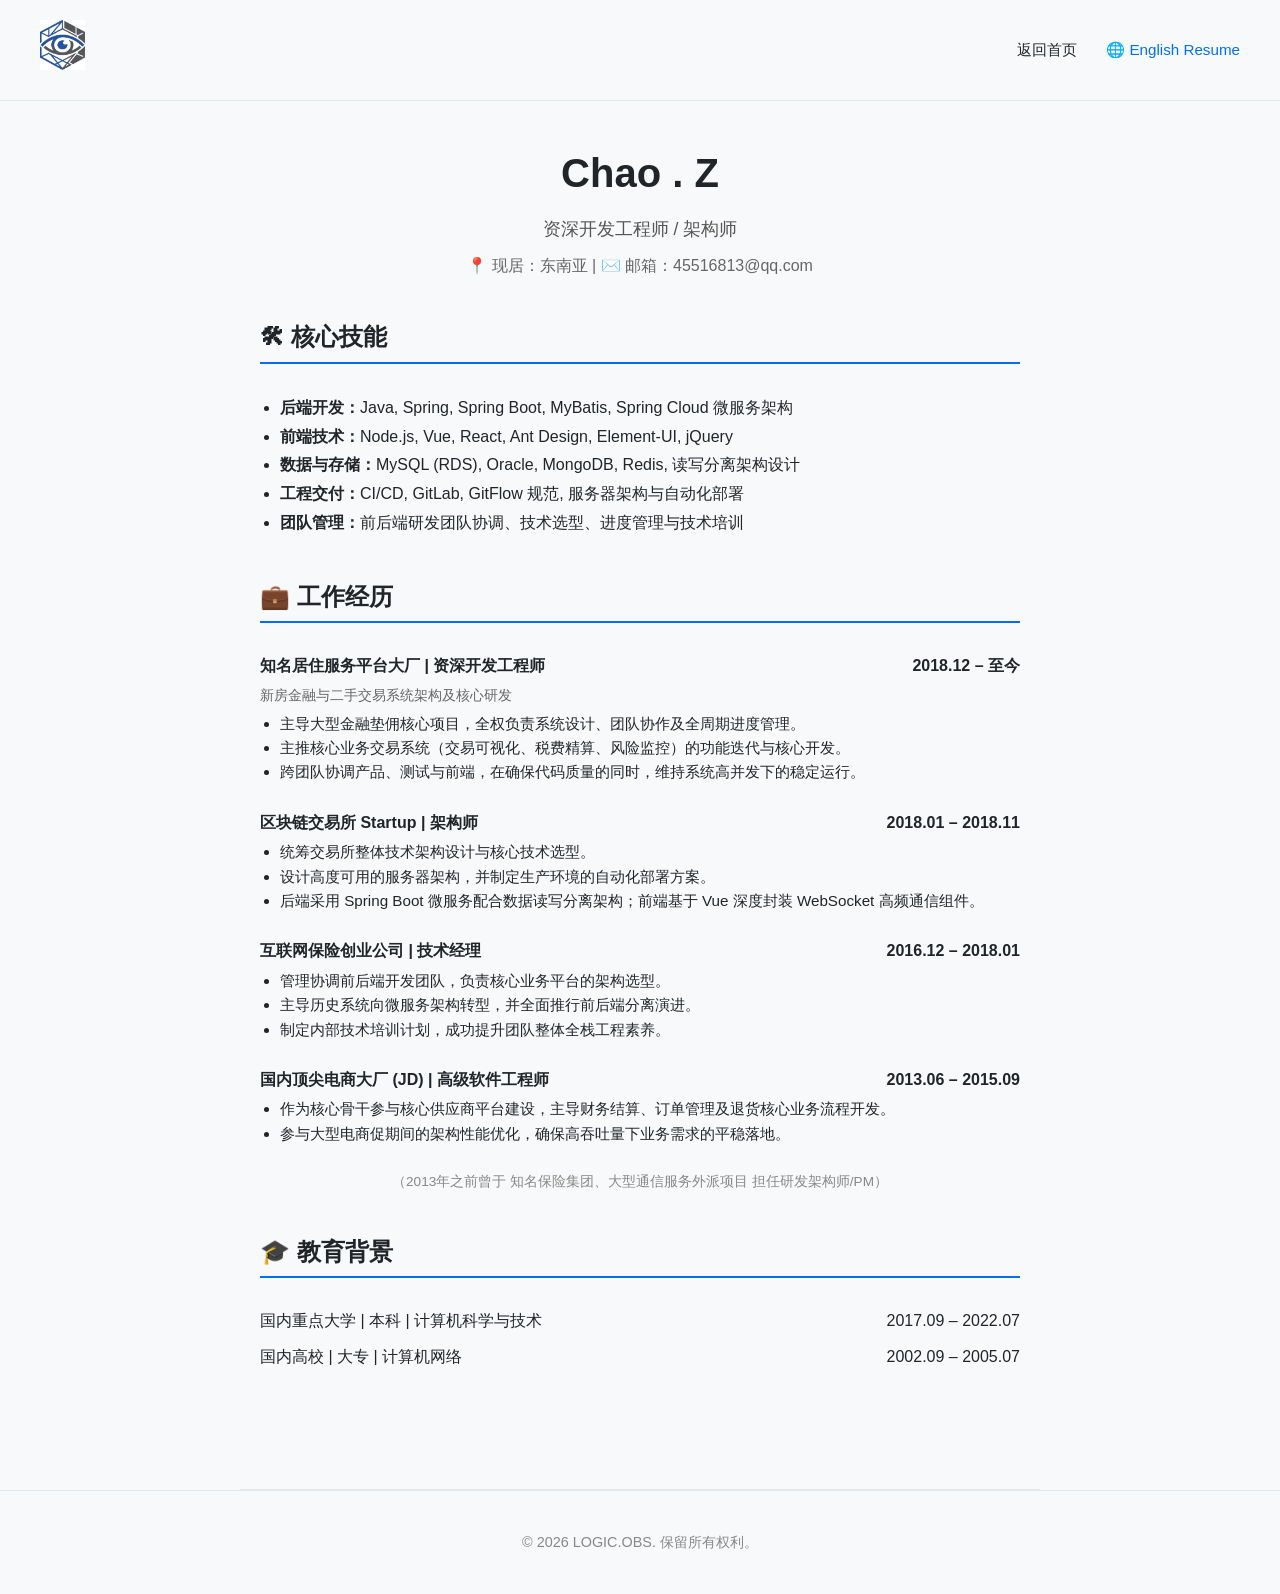
==== resume.html @ 71773ceb "first commit" ====
<!DOCTYPE html>
<html lang="zh-CN">
<head>
    <meta charset="UTF-8">
    <meta name="viewport" content="width=device-width, initial-scale=1.0">
    <title>Chao.Z 的个人简历 | Senior Full-Stack Developer Resume</title>
    <meta name="description" content="资深开发工程师 Chao.Z 的求职履历与技术作品。精通Java微服务架构与Vue/React全栈开发，拥有知名互联网企业研发经验。">
    <link rel="stylesheet" href="./assets/css/style.css">
</head>
<body>

    <!-- 导航栏 -->
    <header class="navbar">
        <div class="logo"><a href="./index.html" style="text-decoration:none; color:inherit;">
            <img src="./assets/images/logo.png" alt="logo" width="45px" height="50px">
        </a></div>
        <nav>
            <a href="./index.html">返回首页</a>
            <a href="./en/resume.html" class="lang-switch">🌐 English Resume</a>
        </nav>
    </header>

    <main class="section" style="max-width: 800px; padding-top: 40px;">
        
        <!-- 简历头部基本信息 -->
        <header class="resume-header" style="text-align: center; margin-bottom: 40px;">
            <h1 style="font-size: 2.5rem; margin-bottom: 10px;">Chao . Z</h1>
            <p style="font-size: 1.1rem; color: #555;">资深开发工程师 / 架构师</p>
            <p style="margin-top: 10px; color: #666;">
                📍 现居：东南亚 | ✉️ 邮箱：45516813@qq.com
            </p>
        </header>

        <!-- 核心技能 -->
        <section class="resume-block" style="margin-bottom: 40px;">
            <h2 style="border-bottom: 2px solid var(--accent-color); padding-bottom: 5px; font-size: 1.5rem;">🛠 核心技能</h2>
            <ul style="padding-left: 20px; margin-top: 15px; line-height: 1.8;">
                <li><strong>后端开发：</strong>Java, Spring, Spring Boot, MyBatis, Spring Cloud 微服务架构</li>
                <li><strong>前端技术：</strong>Node.js, Vue, React, Ant Design, Element-UI, jQuery</li>
                <li><strong>数据与存储：</strong>MySQL (RDS), Oracle, MongoDB, Redis, 读写分离架构设计</li>
                <li><strong>工程交付：</strong>CI/CD, GitLab, GitFlow 规范, 服务器架构与自动化部署</li>
                <li><strong>团队管理：</strong>前后端研发团队协调、技术选型、进度管理与技术培训</li>
            </ul>
        </section>

        <!-- 工作经历 -->
        <section class="resume-block" style="margin-bottom: 40px;">
            <h2 style="border-bottom: 2px solid var(--accent-color); padding-bottom: 5px; font-size: 1.5rem;">💼 工作经历</h2>
            
            <div class="timeline-item" style="margin-top: 20px;">
                <div style="display:flex; justify-content:space-between; font-weight: bold;">
                    <span>知名居住服务平台大厂 | 资深开发工程师</span>
                    <span>2018.12 – 至今</span>
                </div>
                <p style="color: #666; font-size: 0.9rem; margin: 5px 0;">新房金融与二手交易系统架构及核心研发</p>
                <ul style="padding-left: 20px; font-size: 0.95rem;">
                    <li>主导大型金融垫佣核心项目，全权负责系统设计、团队协作及全周期进度管理。</li>
                    <li>主推核心业务交易系统（交易可视化、税费精算、风险监控）的功能迭代与核心开发。</li>
                    <li>跨团队协调产品、测试与前端，在确保代码质量的同时，维持系统高并发下的稳定运行。</li>
                </ul>
            </div>

            <div class="timeline-item" style="margin-top: 25px;">
                <div style="display:flex; justify-content:space-between; font-weight: bold;">
                    <span>区块链交易所 Startup | 架构师</span>
                    <span>2018.01 – 2018.11</span>
                </div>
                <ul style="padding-left: 20px; font-size: 0.95rem; margin-top: 5px;">
                    <li>统筹交易所整体技术架构设计与核心技术选型。</li>
                    <li>设计高度可用的服务器架构，并制定生产环境的自动化部署方案。</li>
                    <li>后端采用 Spring Boot 微服务配合数据读写分离架构；前端基于 Vue 深度封装 WebSocket 高频通信组件。</li>
                </ul>
            </div>

            <div class="timeline-item" style="margin-top: 25px;">
                <div style="display:flex; justify-content:space-between; font-weight: bold;">
                    <span>互联网保险创业公司 | 技术经理</span>
                    <span>2016.12 – 2018.01</span>
                </div>
                <ul style="padding-left: 20px; font-size: 0.95rem; margin-top: 5px;">
                    <li>管理协调前后端开发团队，负责核心业务平台的架构选型。</li>
                    <li>主导历史系统向微服务架构转型，并全面推行前后端分离演进。</li>
                    <li>制定内部技术培训计划，成功提升团队整体全栈工程素养。</li>
                </ul>
            </div>

            <div class="timeline-item" style="margin-top: 25px;">
                <div style="display:flex; justify-content:space-between; font-weight: bold;">
                    <span>国内顶尖电商大厂 (JD) | 高级软件工程师</span>
                    <span>2013.06 – 2015.09</span>
                </div>
                <ul style="padding-left: 20px; font-size: 0.95rem; margin-top: 5px;">
                    <li>作为核心骨干参与核心供应商平台建设，主导财务结算、订单管理及退货核心业务流程开发。</li>
                    <li>参与大型电商促期间的架构性能优化，确保高吞吐量下业务需求的平稳落地。</li>
                </ul>
            </div>

            <p style="text-align: center; color: #888; font-size: 0.85rem; margin-top: 25px;">（2013年之前曾于 知名保险集团、大型通信服务外派项目 担任研发架构师/PM）</p>
        </section>

        <!-- 教育背景 -->
        <section class="resume-block" style="margin-bottom: 40px;">
            <h2 style="border-bottom: 2px solid var(--accent-color); padding-bottom: 5px; font-size: 1.5rem;">🎓 教育背景</h2>
            <div style="display:flex; justify-content:space-between; margin-top: 15px;">
                <span>国内重点大学 | 本科 | 计算机科学与技术</span>
                <span>2017.09 – 2022.07</span>
            </div>
            <div style="display:flex; justify-content:space-between; margin-top: 10px;">
                <span>国内高校 | 大专 | 计算机网络</span>
                <span>2002.09 – 2005.07</span>
            </div>
        </section>

    </main>

    <footer style="text-align: center; padding: 40px; color: #888; border-top: 1px solid var(--border-color);">
        <p>© 2026 LOGIC.OBS. 保留所有权利。</p>
    </footer>

</body>
</html>
---- assets/css/style.css ----
/* ==========================================================================
   1. 全局初始化与变量定义
   ========================================================================== */
:root {
    --bg-color: #f8f9fa;       /* 浅色背景 */
    --text-color: #212529;     /* 主文字颜色 */
    --accent-color: #0070f3;   /* 科技蓝高亮色 */
    --card-bg: #ffffff;        /* 卡片背景 */
    --border-color: #e2e8f0;   /* 边框颜色 */
    --max-width: 1000px;       /* 页面最大宽度 */
}

* {
    box-sizing: border-box;
    margin: 0;
    padding: 0;
}

html {
    scroll-behavior: smooth; /* 锚点平滑滚动 */
    font-family: -apple-system, BlinkMacSystemFont, "Segoe UI", Roboto, Helvetica, Arial, sans-serif;
}

body {
    background-color: var(--bg-color);
    color: var(--text-color);
    line-height: 1.6;
}

/* ==========================================================================
   2. 布局组件
   ========================================================================== */
.section {
    max-width: var(--max-width);
    margin: 0 auto;
    padding: 80px 20px;
    border-bottom: 1px solid var(--border-color);
}

h2 {
    font-size: 2rem;
    margin-bottom: 30px;
    position: relative;
}

/* 导航栏 */
.navbar {
    position: sticky;
    top: 0;
    background-color: rgba(248, 249, 250, 0.8);
    backdrop-filter: blur(10px); /* 现代毛玻璃效果 */
    border-bottom: 1px solid var(--border-color);
    display: flex;
    justify-content: space-between;
    align-items: center;
    padding: 20px 40px;
    z-index: 100;
}

.navbar .logo {
    font-weight: 700;
    font-size: 1.2rem;
    letter-spacing: 1px;
}

.navbar nav a {
    color: var(--text-color);
    text-decoration: none;
    margin-left: 25px;
    font-size: 0.95rem;
    transition: color 0.2s ease;
}

.navbar nav a:hover, .navbar nav a.lang-switch {
    color: var(--accent-color);
    font-weight: 500;
}

/* 首屏 Welcome */
.hero {
    max-width: var(--max-width);
    margin: 0 auto;
    padding: 120px 20px 80px 20px;
    text-align: center;
    border-bottom: 1px solid var(--border-color);
}

.hero h1 {
    font-size: 3rem;
    margin-bottom: 20px;
    font-weight: 800;
}

.hero p {
    font-size: 1.25rem;
    color: #666;
}

/* 关于我 */
.about-container {
    display: flex;
    align-items: center;
    gap: 40px;
}

/* 包裹头像和文字的超链接容器 */
.avatar-link {
    display: flex;
    flex-direction: column;   /* 让头像和文字垂直排列 */
    align-items: center;      /* 居中对齐 */
    text-decoration: none;    /* 去掉超链接默认下划线 */
    gap: 12px;                /* 头像和文字之间的间距 */
    flex-shrink: 0;           /* 防止在大屏幕下被挤压 */
}

/* 头像基础样式 */
.avatar {
    width: 150px;
    height: 150px;
    border-radius: 50%;
    object-fit: cover;
    border: 3px solid var(--border-color);
    cursor: pointer;
    transition: all 0.3s cubic-bezier(0.25, 0.8, 0.25, 1); /* 升级为更优雅的贝塞尔曲线过渡 */
}

/* 常驻提示文字的基础样式 */
.avatar-tip {
    font-size: 0.85rem;       /* 稍微小一点的字号，显得精致不突兀 */
    color: #888888;           /* 默认使用低调的灰色 */
    font-weight: 500;
    transition: all 0.3s ease;
}

/* ==========================================================================
   联动交互效果：无论是鼠标移到头像上，还是移到文字上，都会同时触发整体高亮
   ========================================================================== */
.avatar-link:hover .avatar {
    transform: scale(1.06);          /* 头像平滑放大 */
    border-color: var(--accent-color);/* 边框变蓝 */
    box-shadow: 0 8px 24px rgba(0, 112, 243, 0.15); /* 淡淡的蓝色光晕 */
    filter: brightness(1.03);
}

.avatar-link:hover .avatar-tip {
    color: var(--accent-color);      /* 提示文字无缝变成品牌蓝色，明确提示可点 */
    transform: translateY(2px);      /* 文字轻微下移，产生灵动的微动效 */
}

/* 模拟按压点击反馈 */
.avatar-link:active .avatar {
    transform: scale(0.98);
}
/* 个人作品（网格布局） */
.grid-container {
    display: grid;
    grid-template-columns: repeat(auto-fit, minmax(280px, 1fr));
    gap: 25px;
}

.card {
    background: var(--card-bg);
    border: 1px solid var(--border-color);
    border-radius: 8px;
    padding: 25px;
    transition: transform 0.2s ease, box-shadow 0.2s ease;
}

.card:hover {
    transform: translateY(-5px);
    box-shadow: 0 10px 20px rgba(0,0,0,0.05);
}

.card h3 {
    margin-bottom: 12px;
}

.card p {
    color: #555;
    font-size: 0.95rem;
    margin-bottom: 20px;
}

.card a {
    color: var(--accent-color);
    text-decoration: none;
    font-weight: 500;
}

/* 自媒体关注（微信二维码排版） */
.connect-tip {
    margin-bottom: 25px;
    color: #555;
}

.qr-container {
    display: flex;
    gap: 40px;
    justify-content: flex-start;
}

.qr-card {
    background: var(--card-bg);
    border: 1px solid var(--border-color);
    padding: 20px;
    border-radius: 8px;
    text-align: center;
    width: 180px;
}

.qr-card img {
    width: 140px;
    height: 140px;
    margin-bottom: 10px;
    display: block;
}

.qr-card p {
    font-size: 0.9rem;
    font-weight: 500;
}

/* 文章列表 */
.article-list {
    list-style: none;
}

.article-list li {
    display: flex;
    align-items: baseline;
    padding: 15px 0;
    border-bottom: 1px dashed var(--border-color);
}

.article-list .date {
    font-family: monospace;
    color: #888;
    margin-right: 30px;
    flex-shrink: 0;
}

.article-list a {
    color: var(--text-color);
    text-decoration: none;
    font-size: 1.1rem;
    transition: color 0.2s ease;
}

.article-list a:hover {
    color: var(--accent-color);
}

/* 页脚 */
footer {
    text-align: center;
    padding: 40px 20px;
    color: #888;
    font-size: 0.9rem;
}

/* ==========================================================================
   3. 移动端响应式适配 (Responsive Media Queries)
   ========================================================================== */
@media (max-width: 768px) {
    .navbar {
        flex-direction: column;
        gap: 15px;
        padding: 15px 20px;
    }
    
    .navbar nav a {
        margin: 0 10px;
        font-size: 0.9rem;
    }

    .hero h1 {
        font-size: 2.2rem;
    }

    .about-container {
        flex-direction: column;
        text-align: center;
        gap: 20px;
    }

    .qr-container {
        justify-content: center;
        gap: 20px;
    }
}
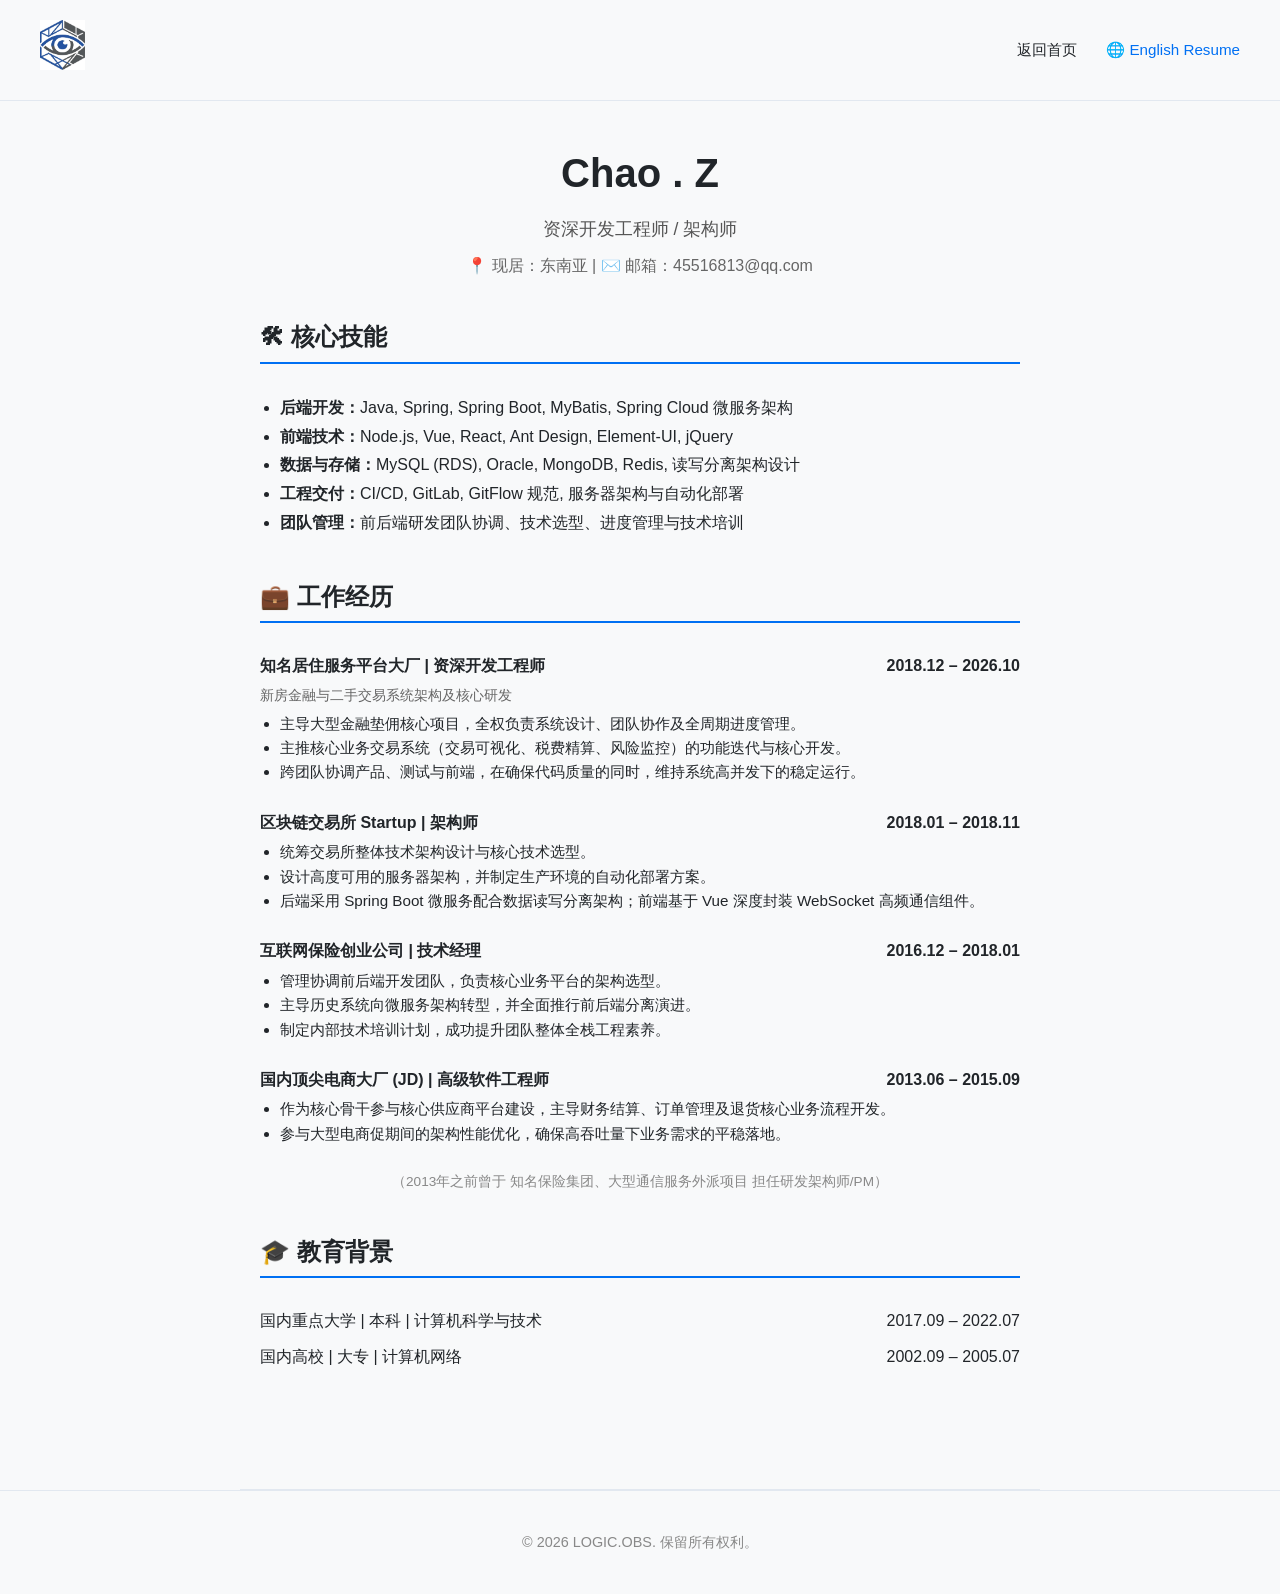
==== commit ccad1027: "增加中英文版本，增加一篇文章" ====
--- a/resume.html
+++ b/resume.html
@@ -50,7 +50,7 @@
             <div class="timeline-item" style="margin-top: 20px;">
                 <div style="display:flex; justify-content:space-between; font-weight: bold;">
                     <span>知名居住服务平台大厂 | 资深开发工程师</span>
-                    <span>2018.12 – 至今</span>
+                    <span>2018.12 – 2026.10</span>
                 </div>
                 <p style="color: #666; font-size: 0.9rem; margin: 5px 0;">新房金融与二手交易系统架构及核心研发</p>
                 <ul style="padding-left: 20px; font-size: 0.95rem;">
@@ -118,4 +118,13 @@
     </footer>
 
 </body>
-</html>+</html>
+<!-- Google tag (gtag.js) -->
+<script async src="https://www.googletagmanager.com/gtag/js?id=G-ZFBEB7R0C0"></script>
+<script>
+  window.dataLayer = window.dataLayer || [];
+  function gtag(){dataLayer.push(arguments);}
+  gtag('js', new Date());
+
+  gtag('config', 'G-ZFBEB7R0C0');
+</script>
